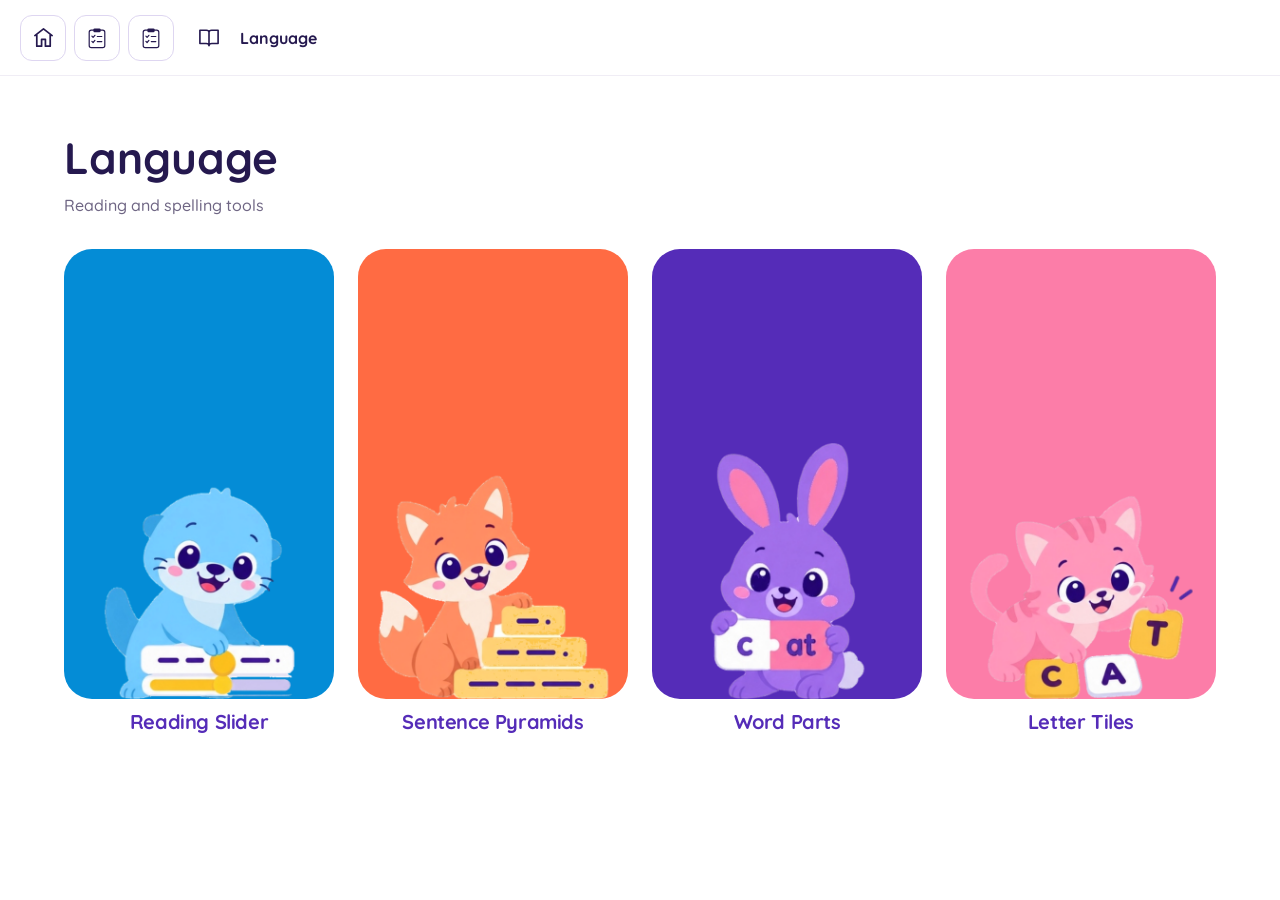
==== language/index.html @ fe8340a8 "Updates structure to group as language" ====
<!doctype html><html lang="en"><head><meta charset="utf-8"><meta name="viewport" content="width=device-width, initial-scale=1"><title>Language Tools</title><link rel="stylesheet" href="https://cdn.jsdelivr.net/npm/bootstrap@5.3.3/dist/css/bootstrap.min.css"><link rel="stylesheet" href="../assets/css/styles.css"></head><body data-page="language"><nav id="appbar" class="appbar" aria-label="App navigation"><div class="nav-group" data-nav-slot="links"></div><span class="appbar-title"></span><div class="nav-group" data-nav-slot="reading"></div><div class="nav-group nav-actions" data-nav-slot="actions"></div><div class="nav-group" data-nav-slot="timer"></div><p id="app-notice" class="app-notice" role="status" aria-live="polite"></p></nav><main class="page-content home-content"><header class="language-page-heading"><h1>Language</h1><p>Reading and spelling tools</p></header><nav class="tool-grid" aria-label="Language tools"><a class="mascot-tool-card" data-tool="slider" href="slider.html"><span class="mascot-tool-art"><img src="../assets/img/tool-icons/reading-slider.png" alt="" width="2048" height="2304" loading="lazy" decoding="async"></span><h2 class="mascot-tool-title">Reading Slider</h2></a>
<a class="mascot-tool-card" data-tool="pyramid" href="pyramid.html"><span class="mascot-tool-art"><img src="../assets/img/tool-icons/sentence-pyramids.png" alt="" width="2048" height="2304" loading="lazy" decoding="async"></span><h2 class="mascot-tool-title">Sentence Pyramids</h2></a>
<a class="mascot-tool-card" data-tool="wordparts" href="wordparts.html"><span class="mascot-tool-art"><img src="../assets/img/tool-icons/word-parts.png" alt="" width="2048" height="2304" loading="lazy" decoding="async"></span><h2 class="mascot-tool-title">Word Parts</h2></a>
<a class="mascot-tool-card" data-tool="lettertiles" href="lettertiles.html"><span class="mascot-tool-art"><img src="../assets/img/tool-icons/letter-tiles.png" alt="" width="2048" height="2304" loading="lazy" decoding="async"></span><h2 class="mascot-tool-title">Letter Tiles</h2></a></nav></main><script src="https://code.jquery.com/jquery-3.7.1.min.js"></script><script src="../assets/js/app.js"></script></body></html>
---- assets/css/styles.css ----
@import url('https://fonts.googleapis.com/css2?family=Quicksand:wght@400;500;600;700&display=swap');
@font-face {
  font-family: 'KG Primary Penmanship Alt';
  src: url('../fonts/KGPrimaryPenmanshipAlt.ttf') format('truetype');
  font-weight: 400;
  font-style: normal;
  font-display: swap;
}
/* Screenshot-based palette: white, deep purple, and saturated activity colors. */
:root {
  --nav-height: 76px;
  --ink: #25194f;
  --muted-ink: #736b8b;
  --accent: var(--theme-purple);
  --accent-dark: #442393;
  --border-color: #ded8ef;
  --unread-color: #777;
  --read-color: #000;
  --pending-color: #eee;
  --completed-color: #777;
  --track-color: #dedbe8;
  --emphasis-track-color: var(--theme-yellow);
  --emphasis-track-read-color: var(--theme-orange);
  --part-color: var(--theme-purple);
  --part-read-color: #442393;
  --dot-color: var(--theme-purple);
  --handle-size: 68px;
  --theme-yellow: #FFC567;
  --theme-red: #FC4F42;
  --theme-purple: #552CB8;
  --theme-pink: #FC7DA8;
  --theme-orange: #FF6B43;
  --theme-light-blue: #048CD6;
}
* { box-sizing: border-box; }
[hidden] { display: none; }
body { margin: 0; color: var(--ink); background: #fff; font-family: 'Quicksand',Arial,sans-serif; font-weight: 500; }
button, input, textarea, select, .btn, .form-control { font-family: inherit; }
button, a { -webkit-tap-highlight-color: transparent; }
button:disabled { opacity: .35; cursor: default; }
body.is-reading { overflow: hidden; }
h1, h2, h3 { color: var(--ink); font-weight: 700; }
a { color: var(--accent); }
.page-content { max-width: 1000px; margin: auto; padding: calc(var(--nav-height) + 40px) 24px 56px; }
.setup-panel { max-width: 850px; }
.setup-panel > h1 { font-size: clamp(32px,4vw,44px); letter-spacing: -.025em; margin-bottom: 28px; }
.setup-panel > form { padding: 0; background: transparent; border: 0; border-radius: 0; box-shadow: none; }
.form-label { font-weight: 700; color: var(--ink); }
.form-control, .form-select { border: 1.5px solid #d9d2eb; border-radius: 12px; color: var(--ink); background-color: #fff; padding: .7rem .9rem; }
.form-control:focus, .form-select:focus { border-color: #8864D0; box-shadow: 0 0 0 3px #552CB814; }
.form-control::placeholder { color: #a39bb7; }
.form-range::-webkit-slider-thumb { background: var(--accent); }
.form-range::-moz-range-thumb { background: var(--accent); }
.btn { border-radius: 12px; font-weight: 700; padding: .65rem 1rem; border-width: 1.5px; box-shadow: none; }
.btn-lg { border-radius: 14px; padding: .9rem 1.7rem; font-size: 20px; }
.btn-primary { --bs-btn-bg: #552CB8; --bs-btn-border-color: #552CB8; --bs-btn-hover-bg: #4A26A2; --bs-btn-hover-border-color: #4A26A2; --bs-btn-active-bg: #442393; --bs-btn-active-border-color: #442393; --bs-btn-disabled-bg: #552CB8; --bs-btn-disabled-border-color: #552CB8; }
.btn-outline-primary { --bs-btn-color: #552CB8; --bs-btn-border-color: #cec3f5; --bs-btn-hover-color: #442393; --bs-btn-hover-bg: #f4f0ff; --bs-btn-hover-border-color: #a898ed; --bs-btn-active-bg: #f4f0ff; --bs-btn-active-color: #442393; }
.btn-outline-secondary { --bs-btn-color: #5f557b; --bs-btn-border-color: #dcd5eb; --bs-btn-hover-color: #25194f; --bs-btn-hover-bg: #f6f3fc; --bs-btn-hover-border-color: #b8acce; }
.btn-outline-danger { --bs-btn-color: #BC3B32; --bs-btn-border-color: var(--theme-red); --bs-btn-hover-bg: var(--theme-red); --bs-btn-hover-color: #fff; --bs-btn-hover-border-color: var(--theme-red); }
/* Navigation: white, dark-purple icons, thin borders, no raised button shadows. */
.appbar { position: fixed; inset: 0 0 auto; min-height: 76px; padding: 12px 20px; background: white; border-bottom: 1px solid #f0edf5; box-shadow: none; display: flex; align-items: center; gap: 14px; flex-wrap: wrap; z-index: 1000; }
.nav-group { display: flex; align-items: center; gap: 8px; }
.nav-actions { margin-left: auto; }
.appbar-title { display:flex; align-items:center; flex-shrink:0; }
.icon-button { display: inline-flex; align-items: center; justify-content: center; flex: 0 0 auto; width: 46px; height: 46px; padding: 10px; border: 1px solid #ded6f1; border-radius: 12px; background: white; color: var(--ink); cursor: pointer; text-decoration: none; box-shadow: none; transition: background-color 120ms, border-color 120ms; }
.icon-button[hidden] { display: none; }
.icon-button:hover:not(:disabled) { color: var(--accent); background: #f4f0ff; border-color: #b9aaf0; }
.icon-button:focus-visible { outline: 3px solid var(--accent); outline-offset: 3px; }
.icon-button.success-button { color: white; border-color: #552CB8; background: #552CB8; }
.icon-button.success-button:hover:not(:disabled) { color: white; border-color: #442393; background: #442393; }
.nav-icon { width: 23px; height: 23px; flex: 0 0 auto; }
.nav-count { font-size: 13px; font-weight: 700; color: var(--muted-ink); white-space: nowrap; padding: 0 3px; }
.timer-value { min-width: 65px; padding: 7px 9px; border-radius: 9px; background: #f5f1ff; color: var(--ink); font-variant-numeric: tabular-nums; font-weight: 700; text-align: center; }
.app-notice { position: absolute; top: 100%; left: 12px; right: 12px; text-align: center; font-size: 13px; color: var(--muted-ink); pointer-events: none; background: #ffffffee; }
.app-notice:empty { display: none; }
/* Homepage: saturated activity tiles, like the activity-grid reference. */
.home-content { max-width: 1200px; }
.tool-grid { display: grid; grid-template-columns: repeat(2,minmax(0,1fr)); gap: 24px; }
.tool-card { display: flex; flex-direction: column; align-items: flex-start; min-height: 310px; padding: 28px; border-radius: 27px; border: 0; text-decoration: none; box-shadow: none; transition: transform 140ms; }
.tool-card:hover { color: inherit; transform: translateY(-3px); }
.tool-card:focus-visible { outline: 4px solid var(--accent); outline-offset: 6px; }
.tool-card h2 { color: inherit; font-size: 27px; letter-spacing: -.025em; font-weight: 700; margin-bottom: 12px; }
.tool-card p { font-size: 16px; line-height: 1.5; margin-bottom: 24px; }
.tool-card .card-open { margin-top: auto; font-weight: 700; width: 100%; display: flex; align-items: center; justify-content: space-between; gap: 14px; }
.tool-card .card-open > span { font-size: 25px; line-height: 1; }
.tool-card .card-icon { width: 64px; height: 64px; margin-bottom: 26px; padding: 0; background: transparent; }
.tool-card[data-tool='slider'] { background:var(--tool-color); color:var(--tool-ink); }
.tool-card[data-tool='pyramid'] { background:var(--tool-color); color:var(--tool-ink); }
.tool-card[data-tool='wordparts'] { background:var(--tool-color); color:var(--tool-ink); }
.tool-card[data-tool='lettertiles'] { background:var(--tool-color); color:var(--tool-ink); }
/* Parent-facing emphasis settings remain simple and separate from child practice. */
.emphasis-settings { border: 1px solid #e1d9f2; border-radius: 14px; padding: 18px; margin: 24px 0; background: #faf8ff; }
.emphasis-settings legend { float: none; width: auto; font-size: 15px; padding: 0 8px; color: #6a5e86; font-weight: 700; }
/* Reading canvas: uncluttered text, purple handle, and gold emphasized track. */
.reader-panel { position: fixed; top: var(--nav-height); right: 0; bottom: 0; left: 0; display: flex; flex-direction: column; background: #fff; }
.reader-panel[hidden] { display: none; }
.reading-viewport { flex: 1; min-height: 0; position: relative; overflow: auto; scrollbar-width: none; overscroll-behavior: contain; }
.reading-viewport::-webkit-scrollbar { display: none; }
.reading-stage { --reading-size: 64px; --word-gap: 28px; --line-gap: 20px; height: 100%; position: relative; }
.reading-footer { padding: 16px 20px; text-align: center; color: #958baa; font-size: 14px; min-height: 48px; }
.reading-row { position: relative; display: flex; align-items: flex-start; justify-content: center; gap: var(--word-gap); flex-wrap: nowrap; width: max-content; }
.reading-word { flex: 0 0 auto; min-width: 46px; }
.reading-letters { display: flex; justify-content: center; white-space: nowrap; font-family: 'KG Primary Penmanship Alt',Arial,sans-serif; font-size: var(--word-size,var(--reading-size)); font-weight: 400; font-synthesis: none; line-height: 1.25; letter-spacing: .025em; }
.reading-letter { display: inline-block; color: var(--unread-color); transition: color 80ms; }
.reading-letter.is-read { color: var(--read-color); }
.reading-letter.part-letter { color: var(--part-color); }
.reading-letter.part-letter.is-read { color: var(--part-read-color); }
.reading-slider { position: relative; height: 48px; margin-top: 8px; pointer-events: none; }
.reading-track { position: absolute; top: 50%; left: 0; right: 0; height: 8px; transform: translateY(-50%); border-radius: 999px; background: var(--track-color); overflow: hidden; }
.track-segment { position: absolute; top: 0; bottom: 0; left: var(--segment-left); width: var(--segment-width); background: var(--track-color); overflow: hidden; }
.track-segment.is-emphasis { background: var(--emphasis-track-color); }
.track-fill { position: absolute; inset: 0 auto 0 0; width: var(--segment-progress,0%); background: var(--read-color); }
.track-segment.is-emphasis .track-fill { background: var(--emphasis-track-read-color); }
.reading-handle { position: absolute; left: var(--dot-x,0px); bottom: 24px; width: var(--handle-size); height: var(--handle-size); transform: translate(-50%,50%); border: 5px solid white; border-radius: 50%; background: var(--dot-color); box-shadow: 0 2px 5px #25194f20; cursor: grab; touch-action: none; user-select: none; z-index: 2; }
.reading-handle::before { content: ''; position: absolute; inset: -8px; border-radius: 50%; }
.is-dragging .reading-handle { cursor: grabbing; }
.reading-handle:focus-visible { outline: 3px solid var(--accent-dark); outline-offset: 4px; }
.reading-row, .reading-viewport, .reading-footer { -webkit-user-select: none; user-select: none; -webkit-touch-callout: none; }
/* Slider rows and CSV navigation. */
body[data-page='slider'] .reading-viewport { scroll-snap-type: y mandatory; }
.reading-page { height: 100%; min-height: 100%; width: 100%; display: flex; justify-content: center; align-items: center; padding: 30px 56px; scroll-snap-align: start; scroll-snap-stop: always; }
.measurement-row { position: fixed; top: 0; left: -10000px; width: max-content; display: flex; visibility: hidden; pointer-events: none; }
.example-dots { position: absolute; top: 20px; bottom: 65px; left: 8px; display: flex; flex-direction: column; align-items: center; gap: 6px; overflow-y: auto; z-index: 3; }
.example-dots[hidden] { display: none; }
.example-dot { width: 34px; height: 34px; padding: 0; background: transparent; border: 0; border-radius: 50%; display: grid; place-items: center; }
.example-dot::before { content: ''; width: 10px; height: 10px; border-radius: 50%; background: #dcd5ea; }
.example-dot.is-completed::before { background: #048CD6; }
.example-dot.is-current::before { background: var(--accent); width: 14px; height: 14px; }
.example-dot:focus-visible { outline: 2px solid var(--accent); }
/* Pyramid line states. */
body[data-page='pyramid'] .reading-stage { display: flex; flex-direction: column; align-items: center; justify-content: safe center; gap: var(--line-gap); padding: 20px 44px; }
body[data-page='pyramid'] .reading-row { flex: 0 0 auto; }
body[data-page='pyramid'] .reading-row:not(.is-current) .reading-slider,
body[data-page='pyramid'] .reading-row:not(.is-current) .reading-handle { visibility: hidden; }
body[data-page='pyramid'] .is-pending .reading-letter { color: var(--pending-color); }
body[data-page='pyramid'] .is-completed .reading-letter { color: var(--completed-color); }
/* Word Parts: no text boxes, backgrounds, or underlines. */
body[data-page='wordparts'] .reading-stage { overflow: hidden; }
body[data-page='wordparts'] .reading-row { position: absolute; left: 50%; top: 50%; transform: translate(calc(-50% + var(--anchor-offset,0px)),-50%); opacity: 0; visibility: hidden; pointer-events: none; }
body[data-page='wordparts'] .reading-row.is-current { opacity: 1; visibility: visible; pointer-events: auto; }
body[data-page='wordparts'] .reading-row.is-leaving { opacity: 1; visibility: visible; }
.is-leaving .part-letter,.is-leaving .reading-slider,.is-leaving .reading-handle { visibility: hidden; }
.is-leaving .reading-letter:not(.part-letter) { animation: letter-out 240ms ease-in forwards; }
.is-entering .reading-letter:not(.part-letter) { animation: letter-in 300ms ease-out both; }
.part-intro { position: absolute; inset: 0; display: flex; flex-direction: column; align-items: center; justify-content: center; gap: 22px; background: white; text-align: center; }
.part-intro h2 { color: var(--ink); font-size: 20px; }
.part-intro p { color: var(--muted-ink); }
.intro-part { color: var(--part-color); font-family: 'KG Primary Penmanship Alt',Arial,sans-serif; font-size: clamp(80px,18vw,180px); line-height: 1.15; }
@keyframes letter-out { to { opacity: 0; transform: translateY(-20px); } }
@keyframes letter-in { from { opacity: 0; transform: translateY(20px); } to { opacity: 1; transform: translateY(0); } }
/* Lesson plan: understated white sections and a yellow total-time accent. */
.lesson-heading { display: grid; grid-template-columns: minmax(0,1fr) auto; gap: 20px; align-items: start; margin-bottom: 28px; }
.lesson-heading h1 { font-size: clamp(30px,4vw,42px); letter-spacing: -.025em; }
.lesson-total-card { min-width: 120px; padding: 12px 17px; border: 0; border-radius: 15px; background: #FFC567; color: var(--ink); text-align: right; }
.lesson-total-card span { display: block; font-size: 12px; font-weight: 700; }
.lesson-total-card output { font-size: 27px; font-weight: 700; font-variant-numeric: tabular-nums; }
.lesson-section { background: white; border: 1px solid #e5dfef; border-radius: 18px; padding: 24px; margin-bottom: 20px; box-shadow: none; }
.section-heading { display: flex; align-items: center; gap: 12px; flex-wrap: wrap; margin-bottom: 16px; }
.section-heading h2 { color: var(--ink); font-size: 23px; font-weight: 700; margin: 0; }
.section-title { flex: 1; min-width: 160px; }
.lesson-items { list-style: none; margin: 0; padding: 0; }
.lesson-item { display: grid; grid-template-columns: 26px minmax(0,1fr) auto; gap: 16px; align-items: start; padding: 15px 0; border-top: 1px solid #f1edf6; }
.lesson-check { width: 26px; height: 26px; border: 1.5px solid #d4cbea; border-radius: 7px; margin-top: 4px; cursor: pointer; }
.lesson-check:checked { background-color: var(--accent); border-color: var(--accent); }
.lesson-check:focus { border-color: #8864D0; box-shadow: 0 0 0 3px #552CB815; }
.lesson-activity { display: inline-block; font-size: 20px; font-weight: 700; padding: 3px 0; overflow-wrap: anywhere; color: var(--accent); text-decoration: none; }
.lesson-activity:hover { color: var(--accent-dark); text-decoration: underline; text-underline-offset: 4px; }
.lesson-item.is-complete .lesson-activity { color: #9a91ab; text-decoration: line-through; }
.item-time { padding-top: 6px; color: #8a809b; font-size: 14px; font-weight: 700; font-variant-numeric: tabular-nums; text-align: right; white-space: nowrap; }
.lesson-item-content .form-control { margin-bottom: 8px; }
.edit-only { display: none; }
.is-editing .edit-only { display: block; }
.is-editing .view-only { display: none; }
.is-editing .editor-actions { display: flex; gap: 8px; flex-wrap: wrap; }
.lesson-note { color: #8d839e; font-size: 13px; line-height: 1.6; }
.lesson-bottom-actions { display: flex; gap: 10px; flex-wrap: wrap; margin-top: 20px; }
/* Letter Tiles: simple cyan tiles, white spelling area, mint completion panel. */
.tile-layout { display: grid; grid-template-columns: minmax(0,1fr) 240px; gap: 28px; max-width: 1200px; width: 100%; margin: 0 auto; padding: 28px 24px; overflow: auto; }
.tile-layout h2 { color: var(--ink); font-size: 24px; }
.tile-bank { display: flex; gap: 12px; flex-wrap: wrap; min-height: 100px; padding: 20px 0; }
.letter-tile { display: inline-flex; position: relative; flex: 0 0 auto; border: 0; border-radius: 14px; background: #048CD6; box-shadow: none; }
.tile-grab { border: 0; background: transparent; min-width: 66px; height: 74px; padding: 0 14px; display: grid; place-items: center; font-family: 'KG Primary Penmanship Alt',Arial,sans-serif; font-size: 52px; color: var(--ink); line-height: 1; cursor: grab; touch-action: none; user-select: none; }
.tile-grab:focus-visible { outline: 3px solid var(--accent); outline-offset: 4px; border-radius: 12px; }
.tile-board { display: flex; align-items: center; align-content: center; gap: 12px; flex-wrap: wrap; min-height: 180px; padding: 26px; border: 2px dashed #d7cdec; border-radius: 20px; background: white; }
.tile-board.is-drop-target { border-color: #8864D0; background: #faf8ff; }
.tile-board.is-correct { border-color: #048CD6; background: #f2fcf8; }
.tile-board .letter-tile { background: #FFC567; }
.board-placeholder { color: #a194b7; margin: 0; width: 100%; text-align: center; font-weight: 600; pointer-events: none; }
.tile-remove { position: absolute; top: -8px; right: -8px; width: 24px; height: 24px; line-height: 18px; border: 1px solid #e1d9ef; border-radius: 50%; background: white; color: #817293; font-size: 18px; }
.tile-actions { display: flex; gap: 10px; flex-wrap: wrap; margin-top: 22px; }
.tile-feedback { min-height: 32px; margin-top: 22px; font-size: 20px; font-weight: 700; color: #716582; }
.tile-feedback.is-positive { color: #552CB8; }
.tile-completed { align-self: start; background: #EDF8FF; border: 0; padding: 24px; border-radius: 20px; }
.tile-completed h2 { color: var(--ink); font-size: 23px; }
.tile-completed > p { color: #567A91; font-size: 14px; }
.tile-completed li { font-family: 'KG Primary Penmanship Alt',Arial,sans-serif; font-size: 34px; color: #552CB8; margin-bottom: 8px; }
.tile-ghost { position: fixed; left: var(--ghost-x); top: var(--ghost-y); transform: translate(-50%,-50%); z-index: 2000; pointer-events: none; opacity: .94; }
.is-drag-source { opacity: .35; }
/* Shared dialogs and celebration. */
#share-dialog { width: min(92vw,700px); max-height: 85dvh; overflow: auto; padding: 28px; border: 1px solid #d9ceef; border-radius: 18px; font-family: inherit; color: var(--ink); box-shadow: 0 15px 60px #25194f20; }
#share-dialog h2 { font-size: 25px; }
#share-dialog::backdrop { background: #25194f55; }
.confetti { position: fixed; inset: 0; width: 100%; height: 100%; pointer-events: none; z-index: 2000; }
/* Responsive behavior; reading geometry is unchanged. */
@media (max-width: 1000px) { .tool-grid { grid-template-columns: repeat(2,minmax(0,1fr)); } }
@media (max-width: 850px) { .appbar-title { display: flex; } .appbar { gap: 7px; } }
@media (max-width: 750px) { .tile-layout { grid-template-columns: 1fr; padding: 22px 16px; } .tile-completed { width: 100%; } }
@media (max-width: 650px) { .tool-grid { grid-template-columns: 1fr; gap: 20px; } .tool-card { min-height: 260px; padding: 26px; } }
@media (max-width: 576px) {
  .appbar { padding: 8px; }
  .nav-group { gap: 4px; }
  .icon-button { width: 42px; height: 42px; padding: 8px; }
  .timer-value { min-width: 53px; padding: 7px; font-size: 14px; }
  .page-content { padding-left: 18px; padding-right: 18px; }
  .reading-page { padding-left: 44px; padding-right: 44px; }
  .lesson-heading { gap: 12px; }
  .lesson-total-card { min-width: 110px; padding: 9px 12px; }
  .lesson-total-card output { font-size: 23px; }
  .lesson-section { padding: 20px; }
  .lesson-item { gap: 10px; }
  .lesson-activity { font-size: 18px; }
  .tile-grab { min-width: 54px; height: 64px; font-size: 46px; padding: 0 10px; }
  .tile-board { padding: 18px; gap: 10px; }
}
@media (prefers-reduced-motion: reduce) {
  .reading-letter, .tool-card, .icon-button { transition: none; }
  .tool-card:hover { transform: none; }
  .is-leaving .reading-letter, .is-entering .reading-letter { animation: none; }
}

/* Shared tool identities. Cards, hero previews and toolbar badges use these colors. */
.tool-theme[data-tool='home'] { --tool-color:#f2edff; --tool-ink:#552CB8; --tool-name-color:#25194f; }
.tool-theme[data-tool='slider'] { --tool-color: var(--theme-light-blue); --tool-ink: #25194f; --tool-name-color: #04699F; }
.tool-theme[data-tool='pyramid'] { --tool-color: var(--theme-orange); --tool-ink: #25194f; --tool-name-color: #C04F30; }
.tool-theme[data-tool='wordparts'] { --tool-color: var(--theme-purple); --tool-ink: #fff; --tool-name-color: var(--theme-purple); }
.tool-theme[data-tool='lettertiles'] { --tool-color: var(--theme-pink); --tool-ink: #25194f; --tool-name-color: #B65376; }
.tool-theme[data-tool='lesson'] { --tool-color: var(--theme-yellow); --tool-ink: #25194f; --tool-name-color: #906E37; }
.tool-glyph { display:block; width:100%; height:100%; }
.tool-brand { display:inline-flex; align-items:center; gap:10px; }
.tool-brand-icon { display:grid; place-items:center; width:42px; height:42px; padding:8px; flex:0 0 auto; border-radius:12px; background:var(--tool-color); color:var(--tool-ink); }
.tool-brand-name { color:var(--tool-name-color); font-size:16px; font-weight:700; white-space:nowrap; }
.tool-card .card-icon { display:block; }
/* Homepage hero: two paths, with lesson planning outside the practice-tool grid. */
.home-hero { display:grid; grid-template-columns:minmax(0,1.2fr) minmax(300px,.8fr); align-items:center; gap:64px; padding: 48px;
  background: var(--theme-purple);
  color: #fff;
  border-radius: 24px;
  margin-bottom: 48px;
}
.hero-eyebrow { color: var(--theme-yellow); font-size:17px; font-weight:700; margin-bottom:16px; }
.home-hero h1 { color: #fff; font-size:clamp(40px,5vw,64px); line-height:1.12; letter-spacing:-.04em; margin-bottom:22px; max-width:12ch; }
.hero-description { max-width:46ch; color: #ffffffdc; font-size:19px; line-height:1.65; margin-bottom:28px; }
.hero-actions { display:flex; flex-wrap:wrap; align-items:center; gap:14px; }
.hero-actions .btn { display:inline-flex; align-items:center; gap:12px; }
.hero-lesson-button { background: var(--theme-yellow); border-color: var(--theme-yellow); color: #25194f; }
.hero-lesson-button:hover,.hero-lesson-button:focus-visible { background: #FFD18B; border-color: #FFD18B; color: #25194f; }
.hero-button-icon { display:inline-block; width:27px; height:27px; flex:0 0 auto; }
.hero-preview { border: 7px solid #fff; border-radius:30px; padding:22px; background: #fff; transform:rotate(2deg); }
.preview-heading { display:flex; align-items:center; justify-content:space-between; color:#25194f; font-size:15px; font-weight:700; margin-bottom:20px; }
.preview-heading::after { content:''; width:8px; height:8px; border-radius:50%; background:#552CB8; }
.preview-grid { display:grid; grid-template-columns:repeat(2,minmax(0,1fr)); gap:14px; }
.preview-card { display:flex; flex-direction:column; align-items:center; justify-content:center; gap:10px; min-height:124px; padding:16px 10px; border-radius:20px; background:var(--tool-color); color:var(--tool-ink); text-align:center; font-size:12px; font-weight:700; }
.preview-icon { display:block; width:52px; height:52px; }
.practice-introduction { margin-bottom:26px; }
.practice-introduction h2 { color:#25194f; font-size:30px; font-weight:700; letter-spacing:-.025em; margin-bottom:10px; }
.practice-introduction p { color:#796e8c; font-size:17px; margin:0; }
#practice-tools { scroll-margin-top:calc(var(--nav-height) + 24px); }
@media(max-width:950px) { .home-hero { gap:32px; grid-template-columns:minmax(0,1.1fr) minmax(270px,.9fr); } .hero-preview { padding:18px; } .home-hero h1 { font-size:48px; } .hero-description { font-size:17px; } }
@media(max-width:750px) { .home-hero { grid-template-columns:1fr; gap:32px;
  padding: 32px 24px;
} .home-hero h1 { max-width:16ch; font-size:clamp(38px,7vw,50px); } .hero-preview { width:100%; max-width:390px; margin:0 auto; transform:none; } }
@media(max-width:576px) { .tool-brand { gap:7px; } .tool-brand-icon { width:34px; height:34px; padding:6px; border-radius:10px; } .tool-brand-name { font-size:13px; } .hero-actions { align-items:stretch; } .hero-actions .btn { justify-content:center; } .practice-introduction h2 { font-size:27px; } }

/* Hero contrast and the new palette's lesson action. */
.hero-actions .btn-outline-primary {
  color: #fff;
  border-color: #ffffff80;
  background: transparent;
}
.hero-actions .btn-outline-primary:hover,
.hero-actions .btn-outline-primary:focus-visible {
  color: #552CB8;
  border-color: #fff;
  background: #fff;
}
@media (max-width: 576px) {
  .home-hero { padding: 26px 22px; border-radius: 20px; }
}

/* LESSON CREATOR / BUILDER — existing palette and tool identities are retained. */
.lesson-builder { margin:24px 0 32px; padding:24px; border:2px solid #e8e0ff; border-radius:20px; background:#f8f5ff; }
.builder-heading { display:flex; align-items:center; justify-content:space-between; gap:18px; margin-bottom:12px; }
.builder-heading h2 { margin:0; color:#25194f; font-size:23px; font-weight:700; }
.lesson-builder p { color:#6f6684; line-height:1.6; }
.builder-controls { display:flex; flex-wrap:wrap; align-items:center; gap:12px; margin:20px 0; }
.builder-controls label { font-weight:700; color:#25194f; }
.builder-controls select { flex:1 1 180px; width:auto; }
.builder-tool-grid { display:grid; grid-template-columns:repeat(4,minmax(0,1fr)); gap:14px; }
.builder-tool-btn { display:flex; flex-direction:column; align-items:center; justify-content:center; gap:12px; padding:20px 12px; min-height:136px; border-radius:16px; background:var(--tool-color,#552CB8); color:var(--tool-ink,#fff); text-align:center; text-decoration:none; font-size:15px; font-weight:700; transition:transform .15s; }
.builder-tool-btn:hover { color:var(--tool-ink,#fff); transform:translateY(-2px); }
.builder-tool-btn[aria-disabled='true'] { opacity:.55; cursor:not-allowed; }
.builder-tool-btn:focus-visible { outline:3px solid #25194f; outline-offset:4px; }
.builder-tool-icon { display:block; width:42px; height:42px; }
.creator-strip { display:flex; flex-wrap:wrap; align-items:center; justify-content:space-between; gap:12px; margin-bottom:20px; padding:14px 18px; border:2px solid #e8e0ff; border-radius:14px; background:#f8f5ff; color:#25194f; font-weight:700; }
.creator-add-button { width:auto; padding:0 14px; gap:8px; background:var(--accent,#552CB8); border-color:var(--accent,#552CB8); color:#fff; white-space:nowrap; }
.creator-add-button:hover:not(:disabled) { background:var(--accent-dark,#442393); border-color:var(--accent-dark,#442393); color:#fff; }
.creator-add-button span { font-size:13px; font-weight:700; }
.creator-add-button .nav-icon { width:22px; height:22px; flex:0 0 auto; }
.lesson-add-dialog { width:min(560px,calc(100vw - 32px)); max-height:calc(100dvh - 48px); overflow:auto; border:0; border-radius:22px; padding:30px; color:#25194f; background:#fff; }
.lesson-add-dialog::backdrop { background:#25194f80; }
.lesson-add-dialog h2 { font-size:28px; font-weight:700; }
.lesson-add-dialog label { display:block; font-weight:700; margin:18px 0 8px; }
.creator-target { color:#6f6684; overflow-wrap:anywhere; }
.creator-save-error { color:#BC3B32; margin-top:18px; }
.creator-dialog-actions { display:flex; flex-wrap:wrap; justify-content:flex-end; gap:12px; margin-top:24px; }
@media(max-width:900px) { .builder-tool-grid { grid-template-columns:repeat(2,minmax(0,1fr)); } .builder-heading { flex-wrap:wrap; } }
@media(max-width:576px) { .lesson-builder { padding:18px; } .builder-controls .btn { width:100%; } .lesson-add-dialog { padding:22px; } }
@media(prefers-reduced-motion:reduce) { .builder-tool-btn { transition:none; } .builder-tool-btn:hover { transform:none; } }

/* MASCOT HOMEPAGE CARDS */
.home-content .tool-grid { grid-template-columns:repeat(4,minmax(0,1fr)); gap:24px; align-items:start; }
.mascot-tool-card[data-tool='slider'] { --mascot-color:var(--theme-light-blue,#048CD6); }
.mascot-tool-card[data-tool='pyramid'] { --mascot-color:var(--theme-orange,#FF6B43); }
.mascot-tool-card[data-tool='wordparts'] { --mascot-color:var(--theme-purple,#552CB8); }
.mascot-tool-card[data-tool='lettertiles'] { --mascot-color:var(--theme-pink,#FC7DA8); }
.mascot-tool-card { display:block; min-width:0; text-decoration:none; color:#552CB8; }
.mascot-tool-art { display:block; aspect-ratio:4/5; padding:14px; overflow:hidden; border-radius:28px; background:var(--mascot-color); transition:transform .15s ease; }
.mascot-tool-art img { display:block; width:100%; height:100%; object-fit:contain; }
.mascot-tool-title { margin:10px 0 0; text-align:center; color:#552CB8; font-size:20px; font-weight:700; line-height:1.3; letter-spacing:-.02em; }
.mascot-tool-card:hover { color:#552CB8; }
.mascot-tool-card:hover .mascot-tool-art { transform:translateY(-3px); }
.mascot-tool-card:focus-visible { outline:3px solid #552CB8; outline-offset:6px; border-radius:28px; }
@media(max-width:950px) { .home-content .tool-grid { grid-template-columns:repeat(2,minmax(0,1fr)); gap:24px 20px; } }
@media(max-width:480px) { .home-content .tool-grid { gap:20px 12px; } .mascot-tool-art { padding:8px; border-radius:22px; } .mascot-tool-title { font-size:17px; margin-top:8px; } }
@media(prefers-reduced-motion:reduce) { .mascot-tool-art { transition:none; } .mascot-tool-card:hover .mascot-tool-art { transform:none; } }

.mascot-tool-art {
  display: flex;
  align-items: flex-end;
  justify-content: center;
  padding: 0;
  aspect-ratio: 3 / 5;
}

.mascot-tool-art img {
  display: block;
  width: 90%;
  height: auto;
  flex: 0 0 90%;
  object-fit: contain;
}

@media (max-width: 480px) {
  .mascot-tool-art {
    padding: 0;
  }
}

/* LANGUAGE STRUCTURE / COLORED TOOL HEADERS */
body[data-page='slider'] { --tool-band:var(--theme-light-blue,#048CD6); --tool-band-ink:#25194f; }
body[data-page='pyramid'] { --tool-band:var(--theme-orange,#FF6B43); --tool-band-ink:#25194f; }
body[data-page='wordparts'] { --tool-band:var(--theme-purple,#552CB8); --tool-band-ink:#fff; }
body[data-page='lettertiles'] { --tool-band:var(--theme-pink,#FC7DA8); --tool-band-ink:#25194f; }
body[data-page='lesson'] { --tool-band:var(--theme-yellow,#FFC567); --tool-band-ink:#25194f; }
body[data-page='slider'] .appbar,body[data-page='pyramid'] .appbar,body[data-page='wordparts'] .appbar,body[data-page='lettertiles'] .appbar,body[data-page='lesson'] .appbar { background:var(--tool-band); color:var(--tool-band-ink); border-bottom:0; }
body:is([data-page='slider'],[data-page='pyramid'],[data-page='wordparts'],[data-page='lettertiles'],[data-page='lesson']) .appbar .icon-button { background:transparent; border:2px solid #fff; color:var(--tool-band-ink); }
body:is([data-page='slider'],[data-page='pyramid'],[data-page='wordparts'],[data-page='lettertiles'],[data-page='lesson']) .appbar .icon-button:hover:not(:disabled) { background:#ffffff30; border-color:#fff; color:var(--tool-band-ink); }
body:is([data-page='slider'],[data-page='pyramid'],[data-page='wordparts'],[data-page='lettertiles'],[data-page='lesson']) .appbar .icon-button:focus-visible { outline:3px solid var(--tool-band-ink); outline-offset:3px; }
body:is([data-page='slider'],[data-page='pyramid'],[data-page='wordparts'],[data-page='lettertiles'],[data-page='lesson']) .appbar .tool-brand-name,body:is([data-page='slider'],[data-page='pyramid'],[data-page='wordparts'],[data-page='lettertiles'],[data-page='lesson']) .appbar .nav-count { color:var(--tool-band-ink); }
body:is([data-page='slider'],[data-page='pyramid'],[data-page='wordparts'],[data-page='lettertiles'],[data-page='lesson']) .appbar .tool-brand-icon { background:transparent; padding:0; width:44px; height:46px; border-radius:0; }
.tool-brand-mascot { display:block; width:100%; height:100%; object-fit:contain; object-position:center bottom; }
body:is([data-page='slider'],[data-page='pyramid'],[data-page='wordparts'],[data-page='lettertiles'],[data-page='lesson']) .appbar .timer-value { background:#ffffff30; color:var(--tool-band-ink); border:1px solid #fff; }
.hero-language-preview { padding:20px; }
.hero-language-heading { display:flex; align-items:center; gap:10px; margin-bottom:16px; font-size:15px; font-weight:700; color:#25194f; }
.hero-language-heading img { width:30px; height:34px; object-fit:contain; }
.hero-language-grid { display:grid; grid-template-columns:repeat(2,minmax(0,1fr)); gap:16px 12px; }
.hero-language-card { min-width:0; }
.hero-language-art { display:flex; align-items:flex-end; justify-content:center; aspect-ratio:4/5; background:var(--tool-color); border-radius:18px; overflow:hidden; }
.hero-language-art img { display:block; width:90%; height:90%; object-fit:contain; object-position:center bottom; }
.hero-language-label { display:block; margin-top:7px; color:#552CB8; text-align:center; font-size:12px; line-height:1.3; font-weight:700; }
.language-page-heading { margin:16px 0 32px; }
.language-page-heading h1 { color:#25194f; font-weight:700; font-size:44px; }
.language-page-heading p { color:#6f6684; }
@media(max-width:576px) { .hero-language-preview { padding:16px; } .language-page-heading h1 { font-size:34px; } }
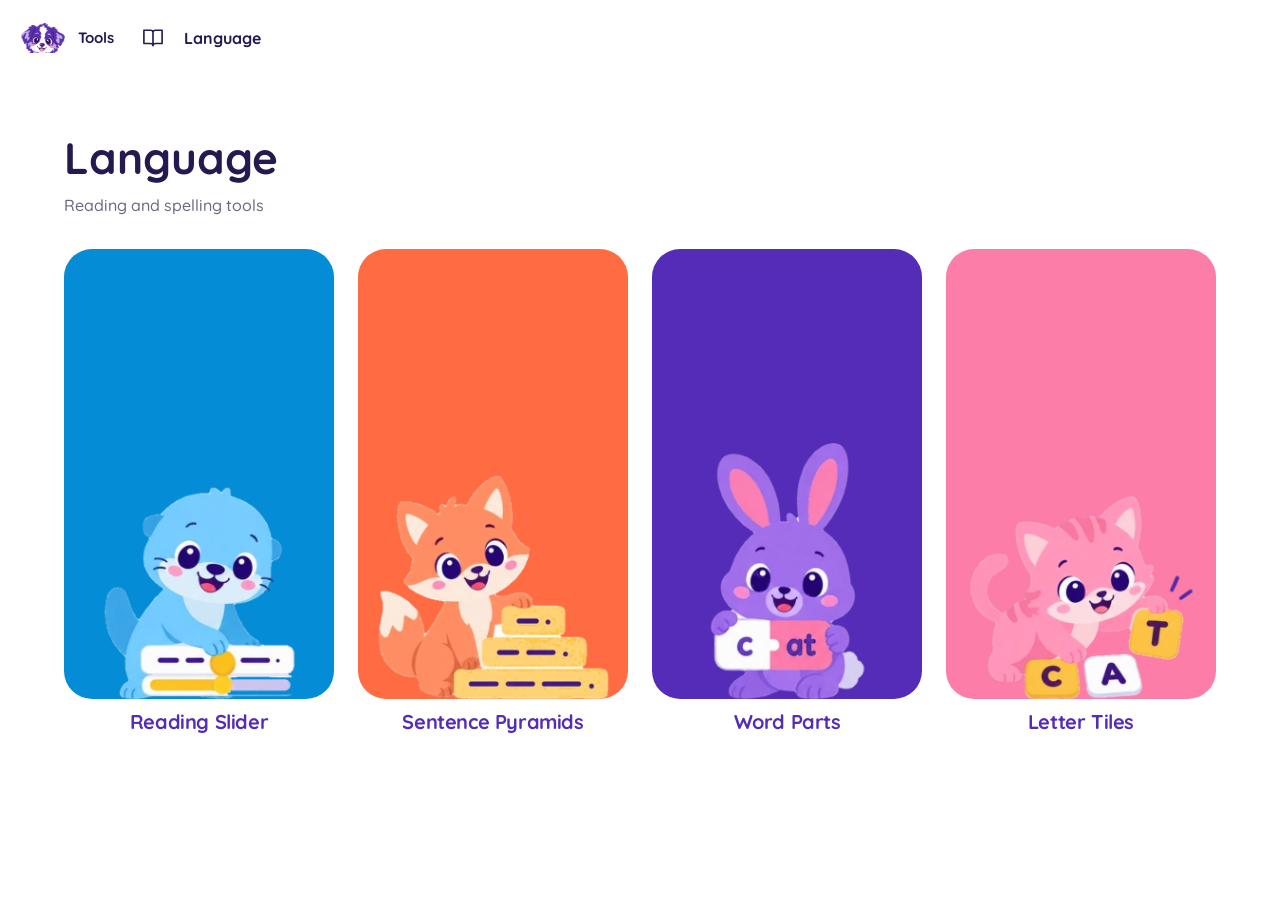
==== commit b80ad39e: "Updates branding" ====
--- a/language/index.html
+++ b/language/index.html
@@ -1,4 +1,8 @@
-<!doctype html><html lang="en"><head><meta charset="utf-8"><meta name="viewport" content="width=device-width, initial-scale=1"><title>Language Tools</title><link rel="stylesheet" href="https://cdn.jsdelivr.net/npm/bootstrap@5.3.3/dist/css/bootstrap.min.css"><link rel="stylesheet" href="../assets/css/styles.css"></head><body data-page="language"><nav id="appbar" class="appbar" aria-label="App navigation"><div class="nav-group" data-nav-slot="links"></div><span class="appbar-title"></span><div class="nav-group" data-nav-slot="reading"></div><div class="nav-group nav-actions" data-nav-slot="actions"></div><div class="nav-group" data-nav-slot="timer"></div><p id="app-notice" class="app-notice" role="status" aria-live="polite"></p></nav><main class="page-content home-content"><header class="language-page-heading"><h1>Language</h1><p>Reading and spelling tools</p></header><nav class="tool-grid" aria-label="Language tools"><a class="mascot-tool-card" data-tool="slider" href="slider.html"><span class="mascot-tool-art"><img src="../assets/img/tool-icons/reading-slider.png" alt="" width="2048" height="2304" loading="lazy" decoding="async"></span><h2 class="mascot-tool-title">Reading Slider</h2></a>
+<!doctype html><html lang="en"><head><meta charset="utf-8"><meta name="viewport" content="width=device-width, initial-scale=1"><title>Language Tools</title><link rel="stylesheet" href="https://cdn.jsdelivr.net/npm/bootstrap@5.3.3/dist/css/bootstrap.min.css"><link rel="stylesheet" href="../assets/css/styles.css">
+<link rel="icon" type="image/x-icon" href="../favicon.ico?v=puppy2">
+<link rel="icon" type="image/png" sizes="32x32" href="../assets/img/branding/favicon-32.png?v=puppy2">
+<link rel="apple-touch-icon" sizes="180x180" href="../assets/img/branding/apple-touch-icon.png?v=puppy2">
+</head><body data-page="language"><nav id="appbar" class="appbar" aria-label="App navigation"><div class="nav-group" data-nav-slot="links"></div><span class="appbar-title"></span><div class="nav-group" data-nav-slot="reading"></div><div class="nav-group nav-actions" data-nav-slot="actions"></div><div class="nav-group" data-nav-slot="timer"></div><p id="app-notice" class="app-notice" role="status" aria-live="polite"></p></nav><main class="page-content home-content"><header class="language-page-heading"><h1>Language</h1><p>Reading and spelling tools</p></header><nav class="tool-grid" aria-label="Language tools"><a class="mascot-tool-card" data-tool="slider" href="slider.html"><span class="mascot-tool-art"><img src="../assets/img/tool-icons/reading-slider.png" alt="" width="2048" height="2304" loading="lazy" decoding="async"></span><h2 class="mascot-tool-title">Reading Slider</h2></a>
 <a class="mascot-tool-card" data-tool="pyramid" href="pyramid.html"><span class="mascot-tool-art"><img src="../assets/img/tool-icons/sentence-pyramids.png" alt="" width="2048" height="2304" loading="lazy" decoding="async"></span><h2 class="mascot-tool-title">Sentence Pyramids</h2></a>
 <a class="mascot-tool-card" data-tool="wordparts" href="wordparts.html"><span class="mascot-tool-art"><img src="../assets/img/tool-icons/word-parts.png" alt="" width="2048" height="2304" loading="lazy" decoding="async"></span><h2 class="mascot-tool-title">Word Parts</h2></a>
 <a class="mascot-tool-card" data-tool="lettertiles" href="lettertiles.html"><span class="mascot-tool-art"><img src="../assets/img/tool-icons/letter-tiles.png" alt="" width="2048" height="2304" loading="lazy" decoding="async"></span><h2 class="mascot-tool-title">Letter Tiles</h2></a></nav></main><script src="https://code.jquery.com/jquery-3.7.1.min.js"></script><script src="../assets/js/app.js"></script></body></html>
--- a/assets/css/styles.css
+++ b/assets/css/styles.css
@@ -382,3 +382,36 @@
 .language-page-heading h1 { color:#25194f; font-weight:700; font-size:44px; }
 .language-page-heading p { color:#6f6684; }
 @media(max-width:576px) { .hero-language-preview { padding:16px; } .language-page-heading h1 { font-size:34px; } }
+
+/* MINIMAL TOOLS DROPDOWN */
+#appbar { border-bottom:0; box-shadow:none; }
+#appbar::after { content:none; }
+body[data-page='home'] #appbar .appbar-title { display:none !important; }
+.minimal-tools { position:relative; }
+#appbar .minimal-tools-toggle { display:inline-flex; align-items:center; justify-content:center; gap:8px; width:auto; min-width:92px; padding:0 12px; list-style:none; cursor:pointer; font-size:15px; font-weight:700; }
+.minimal-tools-toggle::-webkit-details-marker { display:none; }
+.minimal-tools-toggle::after { content:'▾'; font-size:12px; }
+.minimal-tools-panel { position:absolute; top:calc(100% + 8px); left:0; z-index:1100; width:300px; max-width:calc(100vw - 24px); max-height:70vh; overflow:auto; background:#fff; border:1px solid #e3dbed; border-radius:12px; padding:6px; box-shadow:0 8px 24px #25194f24; }
+.minimal-tools:not([open]) .minimal-tools-panel { display:none; }
+.minimal-tools-item { display:flex; align-items:center; gap:12px; min-height:62px; padding:6px 10px; background:#fff; color:var(--tool-link-color); text-decoration:none; border-radius:8px; }
+.minimal-tools-item img { display:block; width:44px; height:50px; object-fit:contain; flex:0 0 44px; }
+.minimal-tools-item span { color:var(--tool-link-color); font-size:17px; font-weight:700; line-height:1.3; }
+.minimal-tools-item:hover,.minimal-tools-item[aria-current='page'] { color:var(--tool-link-color); text-decoration:underline; text-underline-offset:4px; }
+.minimal-tools-item:focus-visible { outline:2px solid #552CB8; outline-offset:-2px; }
+
+/* PUPPY HOME ICON */
+#appbar .home-logo-button { padding:0; }
+#appbar .home-logo-image { display:block; width:34px; height:34px; object-fit:contain; margin:0; border-radius:7px; }
+
+/* TRANSPARENT PUPPY + PLAIN TOOLS */
+#appbar .home-logo-button,#appbar .home-logo-button:hover,#appbar .home-logo-button:active { display:inline-flex; align-items:center; justify-content:center; padding:0; margin:0; border:0; border-radius:0; background:transparent; box-shadow:none; min-width:44px; min-height:44px; text-decoration:none; }
+#appbar .home-logo-image { display:block; width:44px; height:auto; max-height:44px; padding:0; margin:0; border:0; border-radius:0; object-fit:contain; }
+#appbar .minimal-tools-toggle,#appbar .minimal-tools-toggle:hover,#appbar .minimal-tools-toggle:active,#appbar .tools-dropdown-toggle,#appbar .tools-dropdown-toggle:hover,#appbar .tools-dropdown-toggle:active { width:auto; min-width:44px; min-height:44px; padding:0; margin:0; border:0; border-radius:0; background:transparent; box-shadow:none; text-decoration:none; cursor:pointer; }
+#appbar .minimal-tools-toggle::after { content:none; }
+#appbar .minimal-tools-toggle::marker { content:''; }
+#appbar .minimal-tools-toggle::-webkit-details-marker { display:none; }
+#appbar .tools-chevron { display:none; }
+#appbar .minimal-tools-item,#appbar .minimal-tools-item:hover,#appbar .minimal-tools-item[aria-current='page'],#appbar .tools-dropdown-item,#appbar .tools-dropdown-item:hover,#appbar .tools-dropdown-item[aria-current='page'],#appbar .tools-dropdown-label { text-decoration:none; }
+#appbar .minimal-tools-item[aria-current='page'] span,#appbar .tools-dropdown-item[aria-current='page'] .tools-dropdown-label { font-weight:800; text-decoration:none; }
+#appbar .minimal-tools-item[aria-current='page'] span::after,#appbar .tools-dropdown-item[aria-current='page'] .tools-dropdown-label::after { content:''; display:inline-block; width:6px; height:6px; border-radius:50%; background:currentColor; margin-left:8px; vertical-align:middle; }
+#appbar :is(.home-logo-button,.minimal-tools-toggle,.tools-dropdown-toggle):focus-visible { outline:2px solid currentColor; outline-offset:3px; }
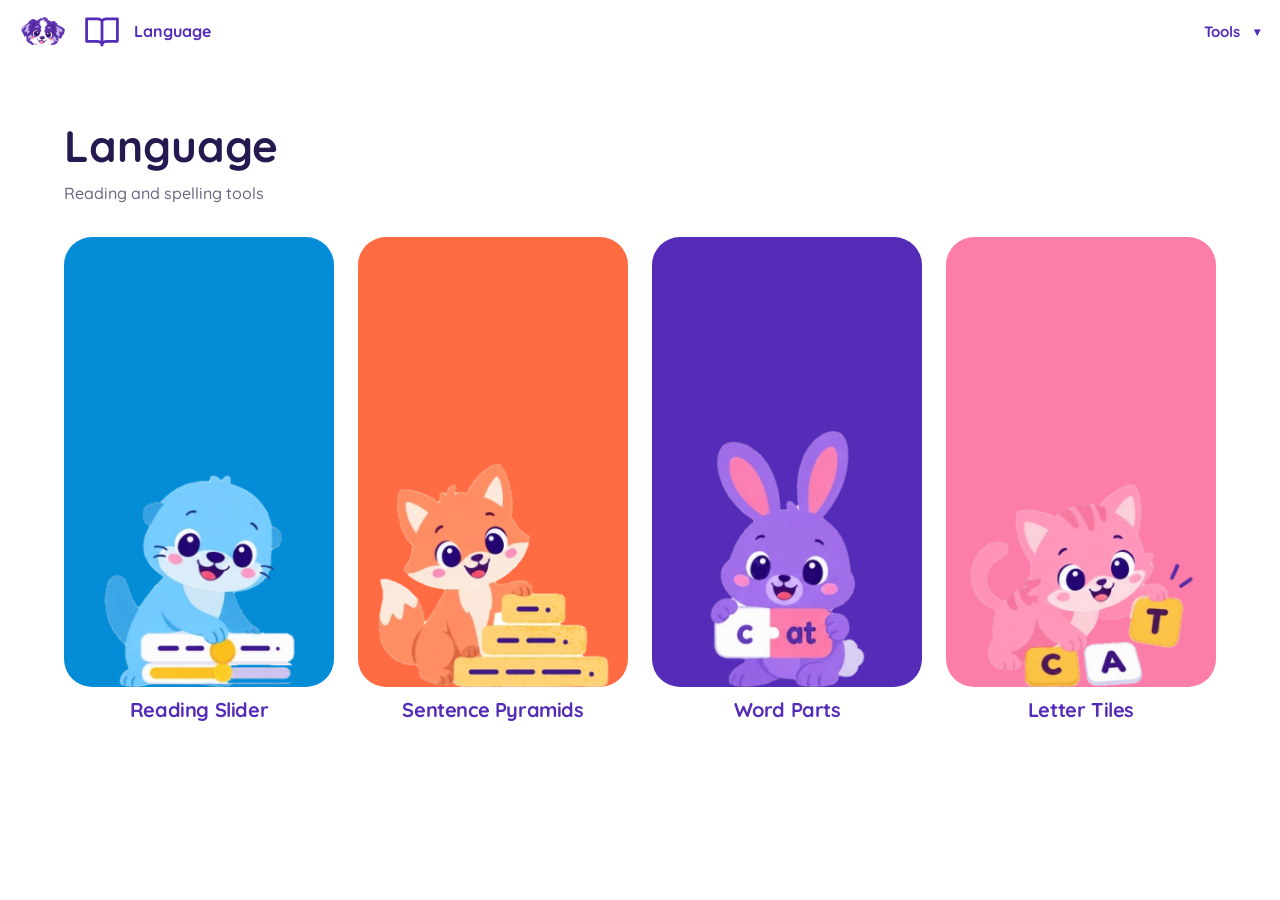
==== commit 3f88b1d6: "Updates branding alignment" ====
--- a/language/index.html
+++ b/language/index.html
@@ -1,7 +1,7 @@
 <!doctype html><html lang="en"><head><meta charset="utf-8"><meta name="viewport" content="width=device-width, initial-scale=1"><title>Language Tools</title><link rel="stylesheet" href="https://cdn.jsdelivr.net/npm/bootstrap@5.3.3/dist/css/bootstrap.min.css"><link rel="stylesheet" href="../assets/css/styles.css">
-<link rel="icon" type="image/x-icon" href="../favicon.ico?v=puppy2">
-<link rel="icon" type="image/png" sizes="32x32" href="../assets/img/branding/favicon-32.png?v=puppy2">
-<link rel="apple-touch-icon" sizes="180x180" href="../assets/img/branding/apple-touch-icon.png?v=puppy2">
+<link rel="icon" type="image/x-icon" href="../favicon.ico?v=puppy3">
+<link rel="icon" type="image/png" sizes="32x32" href="../assets/img/branding/favicon-32.png?v=puppy3">
+<link rel="apple-touch-icon" sizes="180x180" href="../assets/img/branding/apple-touch-icon.png?v=puppy3">
 </head><body data-page="language"><nav id="appbar" class="appbar" aria-label="App navigation"><div class="nav-group" data-nav-slot="links"></div><span class="appbar-title"></span><div class="nav-group" data-nav-slot="reading"></div><div class="nav-group nav-actions" data-nav-slot="actions"></div><div class="nav-group" data-nav-slot="timer"></div><p id="app-notice" class="app-notice" role="status" aria-live="polite"></p></nav><main class="page-content home-content"><header class="language-page-heading"><h1>Language</h1><p>Reading and spelling tools</p></header><nav class="tool-grid" aria-label="Language tools"><a class="mascot-tool-card" data-tool="slider" href="slider.html"><span class="mascot-tool-art"><img src="../assets/img/tool-icons/reading-slider.png" alt="" width="2048" height="2304" loading="lazy" decoding="async"></span><h2 class="mascot-tool-title">Reading Slider</h2></a>
 <a class="mascot-tool-card" data-tool="pyramid" href="pyramid.html"><span class="mascot-tool-art"><img src="../assets/img/tool-icons/sentence-pyramids.png" alt="" width="2048" height="2304" loading="lazy" decoding="async"></span><h2 class="mascot-tool-title">Sentence Pyramids</h2></a>
 <a class="mascot-tool-card" data-tool="wordparts" href="wordparts.html"><span class="mascot-tool-art"><img src="../assets/img/tool-icons/word-parts.png" alt="" width="2048" height="2304" loading="lazy" decoding="async"></span><h2 class="mascot-tool-title">Word Parts</h2></a>
--- a/assets/css/styles.css
+++ b/assets/css/styles.css
@@ -415,3 +415,50 @@
 #appbar .minimal-tools-item[aria-current='page'] span,#appbar .tools-dropdown-item[aria-current='page'] .tools-dropdown-label { font-weight:800; text-decoration:none; }
 #appbar .minimal-tools-item[aria-current='page'] span::after,#appbar .tools-dropdown-item[aria-current='page'] .tools-dropdown-label::after { content:''; display:inline-block; width:6px; height:6px; border-radius:50%; background:currentColor; margin-left:8px; vertical-align:middle; }
 #appbar :is(.home-logo-button,.minimal-tools-toggle,.tools-dropdown-toggle):focus-visible { outline:2px solid currentColor; outline-offset:3px; }
+
+/* WHITE HEADER + LESSON EDITOR FOOTER */
+body { --white-nav-tool-color:#552CB8; }
+body[data-page='slider'] { --white-nav-tool-color:#048CD6; }
+body[data-page='pyramid'] { --white-nav-tool-color:#FF6B43; }
+body[data-page='wordparts'] { --white-nav-tool-color:#552CB8; }
+body[data-page='lettertiles'] { --white-nav-tool-color:#FC7DA8; }
+body[data-page='lesson'] { --white-nav-tool-color:#FFC567; }
+#appbar { background:#fff; color:#552CB8; border-bottom:0; box-shadow:none; }
+#appbar .tool-brand-name { color:var(--white-nav-tool-color); }
+#appbar .icon-button { background:transparent; color:#552CB8; border-color:#552CB8; }
+#appbar .icon-button:hover:not(:disabled) { background:transparent; color:#552CB8; border-color:#552CB8; }
+#appbar .home-logo-button,#appbar .home-logo-button:hover { background:transparent; border:0; padding:0; box-shadow:none; }
+#appbar .minimal-tools-toggle,#appbar .minimal-tools-toggle:hover,#appbar .tools-dropdown-toggle,#appbar .tools-dropdown-toggle:hover { border:0; padding:0; box-shadow:none; color:#552CB8; }
+#appbar .minimal-tools-toggle::after,#appbar .tools-dropdown-toggle::after { content:'▾'; display:inline-block; margin-left:6px; color:currentColor; font-size:12px; line-height:1; }
+#appbar .tools-chevron { display:none; }
+#appbar .header-tools-slot { order:99; margin-left:auto; flex:0 0 auto; align-self:center; }
+#appbar .nav-actions { margin-left:0; }
+#appbar .header-puppy-divider { display:block; width:1px; height:30px; flex:0 0 1px; background:#ddd6e8; align-self:center; margin:0 4px; }
+#appbar .nav-count,#appbar .timer-value { color:#552CB8; background:#fff; border-color:#e5deef; }
+#lesson-editor-nav { position:fixed; bottom:0; left:0; right:0; z-index:950; background:#fff; color:#552CB8; border-top:1px solid #e5deef; box-shadow:0 -4px 18px #25194f0d; padding:10px 16px calc(10px + env(safe-area-inset-bottom,0px)); }
+#lesson-editor-nav .lesson-editor-inner { display:flex; align-items:center; justify-content:flex-start; gap:10px; width:100%; max-width:1200px; margin:0 auto; overflow-x:auto; overscroll-behavior-x:contain; scrollbar-width:thin; }
+#lesson-editor-nav [data-nav-slot='lesson-editor'],#lesson-editor-nav .lesson-editor-static { display:flex; flex:0 0 auto; align-items:center; gap:8px; }
+#lesson-editor-nav .icon-button { display:inline-flex; align-items:center; justify-content:center; flex:0 0 auto; gap:7px; width:auto; min-height:44px; padding:8px 12px; background:#fff; color:#552CB8; border:1px solid #552CB8; white-space:nowrap; }
+#lesson-editor-nav .icon-button:hover { background:#f5f1ff; color:#552CB8; }
+#lesson-editor-nav .nav-icon { width:20px; height:20px; flex:0 0 auto; }
+#lesson-editor-nav .lesson-editor-label { font-size:13px; font-weight:700; line-height:1.3; }
+#lesson-editor-nav .btn { min-height:44px; margin:0; white-space:nowrap; }
+#lesson-editor-nav .edit-only { display:none; }
+#lesson-editor-nav.is-editing .edit-only { display:inline-flex; align-items:center; }
+#lesson-editor-nav :is(button,a):focus-visible { outline:2px solid #552CB8; outline-offset:2px; }
+body[data-page='lesson'] #lesson-panel { padding-bottom:calc(var(--lesson-editor-height,86px) + 32px); }
+body[data-page='lesson'] { scroll-padding-bottom:calc(var(--lesson-editor-height,86px) + 20px); }
+@media(max-width:576px) { #lesson-editor-nav { padding:8px 10px calc(8px + env(safe-area-inset-bottom,0px)); } #appbar .header-puppy-divider { height:26px; margin:0 2px; } }
+
+/* CENTERED HEADER ICONS */
+#appbar { align-items:center; min-height:64px; padding-top:6px; padding-bottom:6px; }
+#appbar .nav-group { align-items:center; }
+#appbar .appbar-title { display:flex; align-self:center; align-items:center; margin:0; padding:0; }
+#appbar .tool-brand { display:inline-flex; align-items:center; gap:10px; padding:0; margin:0; }
+#appbar .tool-brand-icon { display:flex; align-items:center; justify-content:center; width:44px; height:44px; min-height:44px; padding:0; margin:0; background:transparent; border:0; border-radius:0; }
+#appbar .tool-brand-mascot { display:block; width:44px; height:44px; object-fit:contain; object-position:center; padding:0; margin:0; }
+#appbar .tool-brand-name { display:block; margin:0; padding:0; line-height:1.2; }
+#appbar .home-logo-button,#appbar .home-logo-button:hover { display:inline-flex; align-items:center; justify-content:center; min-width:44px; min-height:44px; padding:0; border:0; background:transparent; box-shadow:none; }
+#appbar .home-logo-image { display:block; width:44px; height:auto; max-height:44px; object-fit:contain; object-position:center; margin:0; padding:0; border:0; border-radius:0; }
+#appbar .header-puppy-divider { align-self:center; height:30px; margin:0 5px; }
+@media(max-width:576px) { #appbar .tool-brand-icon,#appbar .tool-brand-mascot { width:40px; height:40px; min-height:40px; } #appbar .home-logo-image { width:40px; max-height:40px; } }
